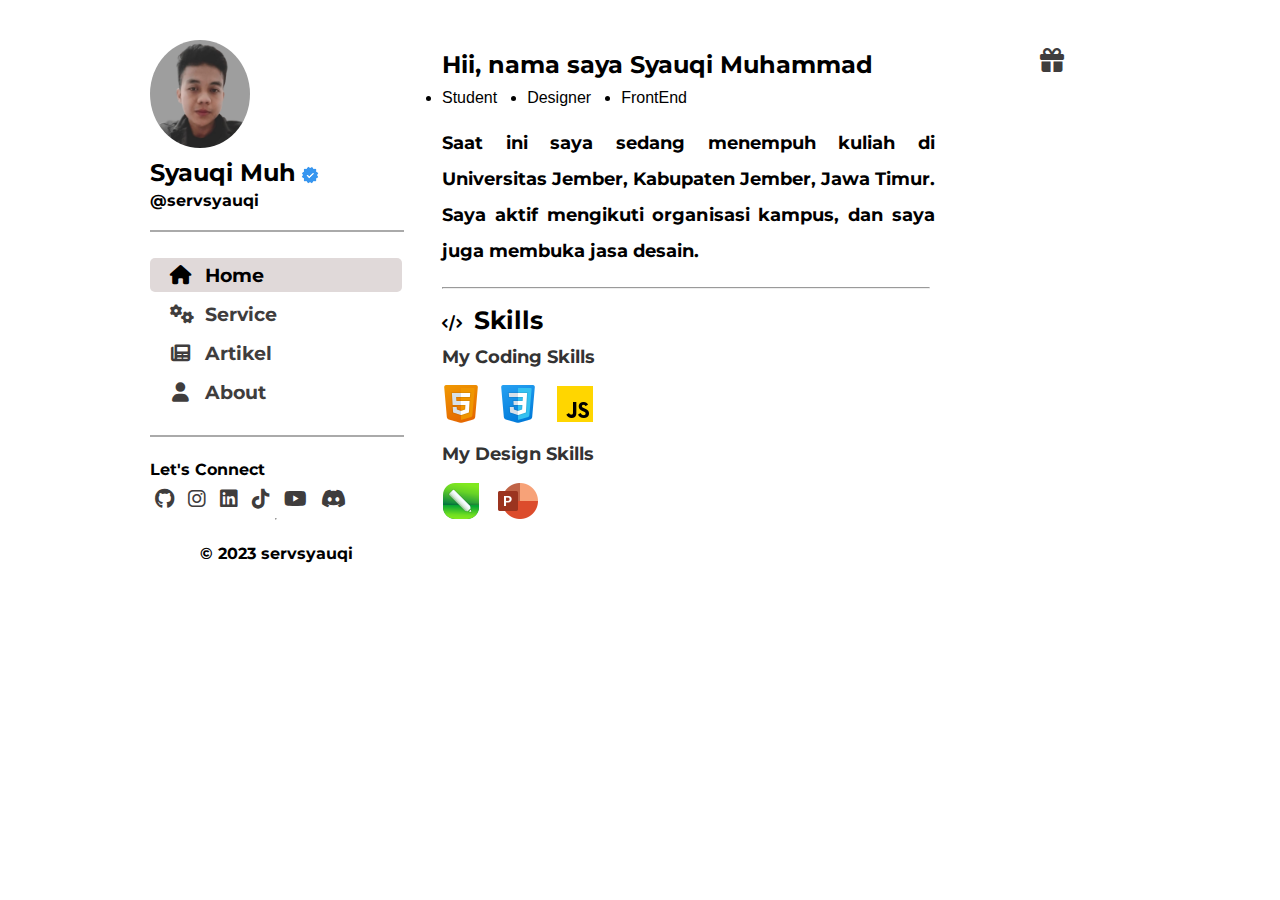
==== index.html @ 6cf78a01 "Add files via upload" ====
<!DOCTYPE html>
<html lang="en">
<head>
    <meta charset="UTF-8">
    <meta name="viewport" content="width=device-width, initial-scale=1.0">
    <title>Syauqi Muh | Website</title>
    <link rel="stylesheet" href="style.css">
    <link rel="stylesheet" href="https://cdnjs.cloudflare.com/ajax/libs/font-awesome/6.0.0-beta3/css/all.min.css">
    <link rel="preconnect" href="https://fonts.googleapis.com">
    <link rel="preconnect" href="https://fonts.gstatic.com" crossorigin>
    <link href="https://fonts.googleapis.com/css2?family=Montserrat:wght@200&display=swap" rel="stylesheet">

</head>
<body>
    <div class="container">
        <aside class="sidebar">
            <img id="my-image" src="foto.png" alt="Foto Anda">
            <h1 id="my-name"><a href="#home">Syauqi Muh<img src="Verif.png" alt="Verified Icon" class="verified-icon"></a></h1>
            <h2><a href="#service">@servsyauqi</a></h2>
            <hr class="separator">
            <div class="menu-icon" id="menu-icon">
                <div class="bar"></div>
                <div class="bar"></div>
                <div class="bar"></div>
            </div>
            <nav class="wrapper" id="menu-wrapper">
                <ul>
                    <li><a class="nyala" href="index.html"><i class="fas fa-home"></i>Home</a></li>
                    <li><a href="service.html"><i class="fas fa-cogs"></i>Service</a></li>
                    <li><a href="artikel.html"><i class="fas fa-newspaper"></i>Artikel</a></li>
                    <li><a href="about.html"><i class="fas fa-user"></i>About</a></li>
                </ul>
            </nav>
            <hr class="separator2">
            <h2 class="lets">Let's Connect</h1>
                <nav class="connect">
                    <a href="https://github.com/FindingNemoHappy" target="_blank" class="github-link"><i class="fab fa-github"></i><span class="icon-text">GitHub</span></a>
                    <a href="https://instagram.com/a_uqii?igshid=OGQ5ZDc2ODk2ZA==" target="_blank" class="github-link"><i class="fab fa-instagram"></i><span class="icon-text">Instagram</span></a>
                    <a href="https://www.linkedin.com/in/syauqi-muhammad-176994175" target="_blank" class="github-link"><i class="fab fa-linkedin"></i><span class="icon-text">Linkedin</span></a>
                    <a href="https://www.tiktok.com/@qiwiw23?_r=1&_d=e39c007153l6lm&sec_uid=MS4wLjABAAAAGQrMeaaXh5v8QA3mINKp1PpTEsdBLidkmRUAB5Vo3j_K0sEz8rqyNOpoPYwBTOX-&share_author_id=6820905907322651650&sharer_language=id&source=h5_t&u_code=dc5gh2hcide50a&timestamp=1695862433&user_id=6820905907322651650&sec_user_id=MS4wLjABAAAAGQrMeaaXh5v8QA3mINKp1PpTEsdBLidkmRUAB5Vo3j_K0sEz8rqyNOpoPYwBTOX-&utm_source=copy&utm_campaign=client_share&utm_medium=android&share_iid=7280988429714212614&share_link_id=01aa72a9-1409-41ef-bb28-b90f27202e31&share_app_id=1180&ugbiz_name=ACCOUNT&ug_btm=b8727%2Cb0229&social_share_type=5" target="_blank" class="github-link"><i class="fab fa-tiktok"></i><span class="icon-text">TikTok</span></a>
                    <a href="https://www.youtube.com/@syauqi231" target="_blank" class="github-link"><i class="fab fa-youtube"></i><span class="icon-text">Youtube</span></a>
                    <a href="https://discord.gg/cMddFRdh" target="_blank" class="github-link"><i class="fab fa-discord"></i><span class="icon-text">Dicsord</span></a>
                </nav>
            <hr class="separator3"> 
            <footer>
                <p>&copy; 2023 servsyauqi</p>
            </footer> 
        </aside>

        <main class="content">
            <section id="home">
                <div class="header">
                    <h2>Hii, nama saya Syauqi Muhammad</h2>
                    <div class="traktir">
                        <a href="/" target="_blank" class="github-link"><i class="fas fa-gift fa-2x text-danger"></i><span class="icon-text">Jajanin</span></a>
                    </div>
                </div>
                <nav class="dibawahhalo">
                    <li>Student</li>
                    <li>Designer</li>
                    <li>FrontEnd</li>
                </nav>
                <p class="isiteks">Saat ini saya sedang menempuh kuliah di Universitas Jember, Kabupaten Jember, Jawa Timur. Saya aktif mengikuti organisasi kampus, dan saya juga 
                    membuka jasa desain.</p>
                <hr class="separator4">
                <p class="subjudul"><i class="fa-solid fa-code" ></i>&nbsp;&nbsp;&nbsp;<strong>Skills</strong></p>
                <p class="subsubjudul">My Coding Skills</p>
                <nav class="codingskills">
                    <div class="icon-container" data-text="HTML">
                        <img src="html.png">
                    </div>
                    <div class="icon-container" data-text="CSS">
                        <img src="css.png">
                    </div>
                    <div class="icon-container" data-text="JavaScript">
                        <img src="js.png">
                    </div>
                </nav>
                <p class="subsubjudul">My Design Skills</p>
                <nav class="codingskills">
                    <div class="icon-container" data-text="CorelDraw">
                        <img src="cdr.png">
                    </div>
                    <div class="icon-container" data-text="PowerPoint">
                        <img src="ppt.png">
                    </div>
                </nav>


                <!-- Tambahkan konten halaman Home di sini -->
            </section>
        </main>
    </div>
<script src="script.js"></script>
<a href="#top" id="scroll-to-top" title="Kembali ke Atas">
    <i class="fas fa-arrow-up"></i>
</a>
</body>
</html>
---- style.css ----
/* Gaya untuk body */
body {
    font-family: 'Montserrat', sans-serif;
    margin: 0;
    padding: 0;
}

/* Gaya untuk container */
.container {
    display: flex;
    background-color: #fff; /* Latar belakang putih */
}

/* Gaya untuk sidebar (kiri) */
.sidebar {
    color: #000000;
    padding: 80px;
    padding-top: 40px;
    padding-left: 150px;
    min-width: 150px;
    display: flex;
    flex-direction: column;
    align-items: left;
    text-align: left;
    margin-right: -100px;
}

.sidebar h1 a,
.sidebar h2 a {
    text-decoration: none; /* Menghilangkan garis bawah */
    color: #000000; /* Mengganti warna teks (contoh: warna merah) */
}

.sidebar h1 {
    font-size: 1.5rem;
    font-weight: bold;
    margin-top: 10px;
    margin-bottom: -10px; /* Mengurangi margin bawah */
    font-weight: bolder;
}

.sidebar h2 {
    font-size: 16px;
    margin-bottom: 10px; /* Mengurangi margin bawah */
}

.verified-icon {
    width: 18px; /* Sesuaikan ukuran ikon */
    height: 18px;
    margin-left: 5px; /* Sesuaikan jarak antara ikon dan teks */
    vertical-align: middle; /* Untuk mengatur ikon secara vertikal tengah */
    /* Tambahan gaya CSS lainnya sesuai kebutuhan Anda */
}

.sidebar img {
    max-width: 100px;
    border-radius: 50%;
}

.separator {
    width: 100%;
    border: 1px solid #aaaaaa; /* Garis hitam */
    margin: 10px 0;
}


.separator2 {
    width: 100%;
    border: 1px solid #aaaaaa; /* Garis hitam */
    margin: 10px 0;
}


.wrapper ul {
    list-style-type: none;
    padding: 0;
}

.wrapper li {
    display: flex;
    align-items: center;
    margin-bottom: 5px;
}


.wrapper a {
    text-decoration: none;
    color: #3f3d3d;
    font-weight: bold;
    font-size: 1.2rem;
    padding: 5px 90px; /* Padding untuk tautan menu */
    width: 100%;
}


.wrapper a:hover {
    text-decoration: none;
    background-color: rgb(224, 217, 217);
    border-radius: 5px;
    transition: all .2s ease-in-out;
    color: #000000;
    transform: scale(1.1);
}

.nyala {
    background-color: rgb(224, 217, 217);
    border-radius: 5px;
    color: #000000 !important;
}

.nyala:hover {
    background-color: rgb(224, 217, 217);
    border-radius: 5px;
    color: #000000 !important;
    transform: scale(1)!important;
}

.connect a{
    color: #3f3d3d;
    margin-left: 5px;
    margin-right: 5px;
}

.connect a i {
    font-size: 20px; /* Ukuran awal ikon */
    transition: transform 0.2s ease-in-out; /* Efek transisi untuk perubahan ukuran */
}

.connect a:hover i {
    transform: scale(1.2); /* Ukuran ikon saat dihover */
    color: #000000;
}

.connect .github-link {
    position: relative;
}

.connect .github-link .icon-text {
    position: absolute;
    top: -40px;
    left: 50%;
    transform: translateX(-50%);
    background-color: #333;
    color: #fff;
    padding: 5px 10px;
    border-radius: 5px;
    opacity: 0;
    transition: opacity 0.4s ease-in-out;
}

.connect .github-link:hover .icon-text {
    opacity: 1;
}


.wrapper i {
    margin-left: -70px;
    margin-right: 15px; /* Menambahkan jarak antara ikon dan teks nama menu */
    width: 20px; /* Sesuaikan lebar ikon sesuai kebutuhan */
    text-align: center;
}


/* Gaya untuk content (kanan) */
.content {
    flex: 1;
    padding: 20px;
    margin-top: -30px;
    padding-left: -400px;
    margin-right: 140px;
    margin-left: -10px;
    padding-right: 150px;
    min-width: 100px;
}
.isiteks {
    text-align: justify;
    font-size: 18px;
    font-weight: bold;
    margin-right: 145px;
    line-height: 2;
}
.subsubjudul {
    text-align: justify;
    font-size: 18px;
    font-weight: bold;
    margin-right: 145px;
    line-height: 0.5;
    color: #333;
}

.fa-code p {
    color: #000;
}
.subjudul strong {
    color: rgb(0, 0, 0);
    font-size: 25px;
    font-weight: bold;
}

.separator4 {
    margin-right: 150px;
}

/* Gaya untuk bagian-bagian lainnya (home, service, artikel) */
section {
    padding: 40px;
}

/* Gaya untuk footer */
footer {
    color: #000000;
    font-size: 1rem;
    font-weight: bold;
    text-align: center;
    padding: -20px 0;
}

/* Gaya untuk isi*/
.dibawahhalo {
    display: flex;
    font-family:'Segoe UI', Tahoma, Geneva, Verdana, sans-serif;
    font-size: 1rem;
    flex-direction: row;
    align-items: center;
    margin-top: -10px; /* Menambahkan jarak atas */
}

.dibawahhalo li {
    margin-right: 30px; /* Menambahkan jarak horizontal antara "Name" dan "Haha" */
}

.header {
    position: relative; /* Memungkinkan posisi absolute pada .peta-container */
}

/* Gaya untuk peta */
.peta-container {
    position: absolute;
    top: 5rem; /* Atur posisi vertikal ke atas */
    right: 0; /* Atur posisi horizontal ke kanan */
}

.traktir a{
    position: absolute;
    color: #3f3d3d;
    top: -2px;
    right: 1rem;
}

.traktir a i {
    font-size: 24px; /* Ukuran awal ikon */
    transition: transform 0.2s ease-in-out; /* Efek transisi untuk perubahan ukuran */
}

.traktir a:hover i {
    transform: scale(1.2); /* Ukuran ikon saat dihover */
    color: #000000;
}

.traktir .github-link .icon-text {
    position: absolute;
    top: -40px;
    left: 50%;
    transform: translateX(-50%);
    background-color: #333;
    color: #fff;
    padding: 5px 10px;
    border-radius: 5px;
    opacity: 0;
    transition: opacity 0.4s ease-in-out;
}

.traktir .github-link:hover .icon-text {
    opacity: 1;
}

.menu-icon {
    display: none; /* Sembunyikan ikon di awal */
    cursor: pointer;
    position: absolute;
    top: 20px; /* Sesuaikan posisi vertikal */
    right: 20px; /* Sesuaikan posisi horizontal */
}
.bar {
    width: 30px;
    height: 3px;
    background-color: #000;
    margin: 6px 0;
}


/* Gaya untuk ikon coding */
.codingskills .icon-container {
    position: relative; /* Untuk posisi elemen teks di dalam ikon */
    display: inline-block;
    margin: 0; /* Sesuaikan margin sesuai kebutuhan Anda */
    margin-right: 10px;
    margin-left: -5px;
}

/* Gaya untuk teks yang muncul saat ikon dihover */
.codingskills .icon-container::after {
    content: attr(data-text); /* Ambil teks dari atribut data-text */
    position: absolute; /* Letakkan teks di atas ikon */
    bottom: 50px; /* Geser teks ke bawah ikon */
    left: 50%; /* Pusatkan teks horizontal ke ikon */
    transform: translateX(-50%); /* Pusatkan horizontal */
    font-size: 14px;
    color: #fffcfc;
    background-color: rgba(0, 0, 0, 0.8); /* Warna latar belakang dengan transparansi */
    padding: 5px 10px; /* Padding untuk teks */
    border-radius: 5px; /* Membuat sudut sudut bulat */
    opacity: 0; /* Mulai dengan teks tersembunyi */
    pointer-events: none; /* Tekan peristiwa mouse untuk elemen ini */
    transition: opacity 0.3s ease-in-out;
}

.codingskills .icon-container:hover::after {
    opacity: 1; /* Tampilkan teks ketika ikon dihover */
}

/* Gaya untuk ikon "ke atas" */
#scroll-to-top {
  display: none; /* Sembunyikan ikon saat halaman dimuat */
  position: fixed;
  bottom: 20px;
  right: 20px;
  background-color: #333;
  color: #ffffff;
  width: 40px;
  height: 40px;
  text-align: center;
  font-size: 24px;
  line-height: 40px;
  border-radius: 50%;
  cursor: pointer;
  transition: opacity 0.3s ease-in-out;
}

#scroll-to-top:hover {
  background-color: #555;
}

/* Gaya untuk ikon "ke atas" saat ditampilkan */
#scroll-to-top.active {
  display: block;
}

/* SERVICE.HTML */
#my-service-button {
    text-decoration: none;
    background-color: #727272;
    color: #FFFFFF;
    border: none;
    border-radius: 20px;
    padding: 10px 20px;
    font-size: 16px;
    cursor: pointer;
}

#my-service-button:hover {
    background-color: #0056b3;
}



/* Gaya untuk layar lebar */
@media screen and (min-width: 768px) {
    /* Atur gaya CSS untuk layar dengan lebar minimal 768px di sini */
    .container {
        flex-direction: row;
    }
    .sidebar {
        padding-left: 150px;
    }
    .content {
        margin-left: 0;
        padding-right: 20px;
    }
}

/* Gaya untuk layar lebih kecil */
@media screen and (max-width: 767px) {
    .separator4 {
        display: block;
        margin-right: 0;
    }
    .separator {
        display: none;
    }
    .separator3 {
        display: none;
    }
    
    .separator2 {
        display: none;
    }
    
    .connect {
        display: none;
    }
    .sidebar {
        color: #000000;
        padding: 20px;
        display: flex;
        flex-direction: row;
        align-items: left;
        text-align: left;
        margin-right: 0;
        background-color: white;
    }
    .sidebar p {
        display: none;
    }
    .sidebar h2 {
        display: none;
    }
    .sidebar h1 {
        font-size: 20px;
        margin-left: 20px;
        margin-top: 0px;
        margin-right: 20px;
        margin-bottom: 20px;
    }
    .sidebar img {
        max-width: 50px;
        height: 50px;
        border-radius: 50%;
    }
    .verified-icon {
        width: 50px; /* Tetapkan lebar gambar */
        transform: scale(0.4);
        margin-left: -9px;
        margin-bottom: 3px;
    }
    .wrapper {
        display: none;
    }
    .container {
        flex-direction: column;
    }
    .content {
        margin-left: 0;
        padding-right: 0;
    }
    .content p {
        text-align: justify;
        font-size: 18px;
        font-weight: bold;
        margin-right: 10px;
        line-height: 2;
    }
    .subsubjudul {
        font-size: 18px;
        color: #000;
    }
    .icon-text {
        display: none;
    }
    .menu-icon {
        display: block;
    }
    #home  {
        padding: 10px;
    }
    .content {
        margin-right: 0;
        border-top: 1px solid #aaaaaa; /* Tambahkan garis di atas konten */
        padding-top: 1px; /* Atur jarak antara garis dan isi konten */
    }
    /* Gaya untuk menu-wrapper ketika aktif */
    #menu-wrapper.active {
        position: absolute;
        top: 100px; /* Sesuaikan dengan posisi yang Anda inginkan */
        left: 0;
        background-color: #fff; /* Latar belakang putih */
        box-shadow: 0px 4px 6px rgba(0, 0, 0, 0.1); /* Efek bayangan */
        z-index: 1; /* Pastikan menu muncul di atas konten lainnya */
        padding: 10px;
        width: 95%; /* Lebar menu 100% */
        display: flex;
        flex-direction: column;
        align-items: left;
    }
  
  /* Gaya untuk foto dan nama ketika menu aktif */
    #my-image.active,
    #my-name.active {
        transition: margin-top 0.3s ease-in-out; /* Animasi perubahan posisi */
    }
    
    /* Gaya untuk konten saat menu aktif */
    #menu-wrapper.active + .content {
        margin-top: 100px; /* Sesuaikan dengan tinggi menu Anda */
    }
    
    /* Gaya untuk tombol menu saat aktif */
    #menu-icon.active .bar {
        background-color: transparent; /* Sembunyikan garis ikon menu */
    }
    
    #menu-icon.active .bar::before,
    #menu-icon.active .bar::after {
        transform: rotate(45deg); /* Tampilkan efek X pada ikon menu */
        top: 0;
    }
    .connect.active {
        display: flex;
        flex-direction: column;
        align-items: center;
        margin-top: 10px; /* Sesuaikan dengan jarak yang Anda inginkan */
        transition: none; /* Hapus transisi warna abu */
    }
    .connect {
        display: none;
        position: absolute;
        background-color: #fff;
        top: 100px; /* Sesuaikan dengan jarak yang Anda inginkan dari atas */
        left: 0;
        width: 95%;
        z-index: 1;
        padding: 10px;
        flex-direction: column;
        align-items: center;
      }
      
      
}
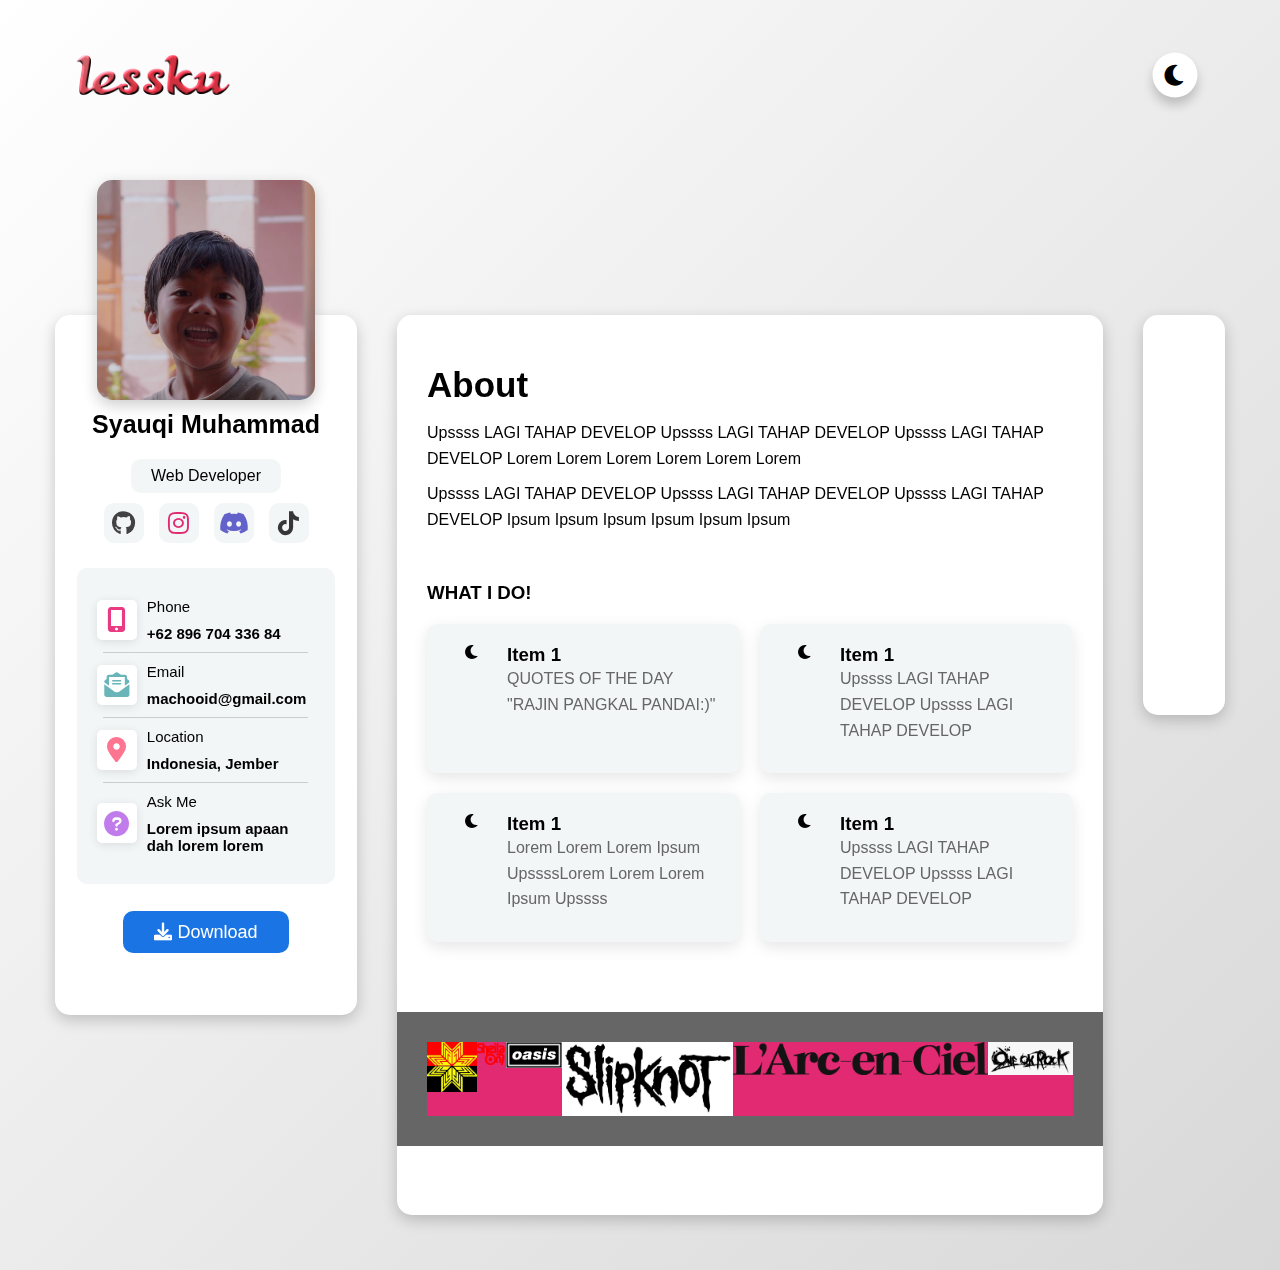
==== commit 3e0b2fa8: "Add files via upload" ====
--- a/index.html
+++ b/index.html
@@ -2,98 +2,155 @@
 <html lang="en">
 <head>
     <meta charset="UTF-8">
+    <link rel="stylesheet" href="/asset/style.css">
+    <link rel="stylesheet" href="https://cdnjs.cloudflare.com/ajax/libs/font-awesome/6.0.0-beta3/css/all.min.css">
+    <title>Document</title>
     <meta name="viewport" content="width=device-width, initial-scale=1.0">
-    <title>Syauqi Muh | Website</title>
-    <link rel="stylesheet" href="style.css">
-    <link rel="stylesheet" href="https://cdnjs.cloudflare.com/ajax/libs/font-awesome/6.0.0-beta3/css/all.min.css">
-    <link rel="preconnect" href="https://fonts.googleapis.com">
-    <link rel="preconnect" href="https://fonts.gstatic.com" crossorigin>
-    <link href="https://fonts.googleapis.com/css2?family=Montserrat:wght@200&display=swap" rel="stylesheet">
-
 </head>
 <body>
-    <div class="container">
-        <aside class="sidebar">
-            <img id="my-image" src="foto.png" alt="Foto Anda">
-            <h1 id="my-name"><a href="#home">Syauqi Muh<img src="Verif.png" alt="Verified Icon" class="verified-icon"></a></h1>
-            <h2><a href="#service">@servsyauqi</a></h2>
-            <hr class="separator">
-            <div class="menu-icon" id="menu-icon">
-                <div class="bar"></div>
-                <div class="bar"></div>
-                <div class="bar"></div>
-            </div>
-            <nav class="wrapper" id="menu-wrapper">
-                <ul>
-                    <li><a class="nyala" href="index.html"><i class="fas fa-home"></i>Home</a></li>
-                    <li><a href="service.html"><i class="fas fa-cogs"></i>Service</a></li>
-                    <li><a href="artikel.html"><i class="fas fa-newspaper"></i>Artikel</a></li>
-                    <li><a href="about.html"><i class="fas fa-user"></i>About</a></li>
-                </ul>
-            </nav>
-            <hr class="separator2">
-            <h2 class="lets">Let's Connect</h1>
-                <nav class="connect">
-                    <a href="https://github.com/FindingNemoHappy" target="_blank" class="github-link"><i class="fab fa-github"></i><span class="icon-text">GitHub</span></a>
-                    <a href="https://instagram.com/a_uqii?igshid=OGQ5ZDc2ODk2ZA==" target="_blank" class="github-link"><i class="fab fa-instagram"></i><span class="icon-text">Instagram</span></a>
-                    <a href="https://www.linkedin.com/in/syauqi-muhammad-176994175" target="_blank" class="github-link"><i class="fab fa-linkedin"></i><span class="icon-text">Linkedin</span></a>
-                    <a href="https://www.tiktok.com/@qiwiw23?_r=1&_d=e39c007153l6lm&sec_uid=MS4wLjABAAAAGQrMeaaXh5v8QA3mINKp1PpTEsdBLidkmRUAB5Vo3j_K0sEz8rqyNOpoPYwBTOX-&share_author_id=6820905907322651650&sharer_language=id&source=h5_t&u_code=dc5gh2hcide50a&timestamp=1695862433&user_id=6820905907322651650&sec_user_id=MS4wLjABAAAAGQrMeaaXh5v8QA3mINKp1PpTEsdBLidkmRUAB5Vo3j_K0sEz8rqyNOpoPYwBTOX-&utm_source=copy&utm_campaign=client_share&utm_medium=android&share_iid=7280988429714212614&share_link_id=01aa72a9-1409-41ef-bb28-b90f27202e31&share_app_id=1180&ugbiz_name=ACCOUNT&ug_btm=b8727%2Cb0229&social_share_type=5" target="_blank" class="github-link"><i class="fab fa-tiktok"></i><span class="icon-text">TikTok</span></a>
-                    <a href="https://www.youtube.com/@syauqi231" target="_blank" class="github-link"><i class="fab fa-youtube"></i><span class="icon-text">Youtube</span></a>
-                    <a href="https://discord.gg/cMddFRdh" target="_blank" class="github-link"><i class="fab fa-discord"></i><span class="icon-text">Dicsord</span></a>
-                </nav>
-            <hr class="separator3"> 
-            <footer>
-                <p>&copy; 2023 servsyauqi</p>
-            </footer> 
-        </aside>
-
-        <main class="content">
-            <section id="home">
-                <div class="header">
-                    <h2>Hii, nama saya Syauqi Muhammad</h2>
-                    <div class="traktir">
-                        <a href="/" target="_blank" class="github-link"><i class="fas fa-gift fa-2x text-danger"></i><span class="icon-text">Jajanin</span></a>
+    <header class="header-wrap">
+        <div class="item-header">
+            <img src="/asset/foto/lessku.png" alt="">
+            <i class="fas fa-moon"></i>
+        </div>
+    </header>
+    <div class="wrapper">
+            <div class="container">
+                <div class="atas">
+                    <img class="mypc" src="/asset/foto/my.jpg" alt="Cakep">
+                    <!-- ini adalagi nih, julukan misal coderdsy -->
+                    <h1>Syauqi Muhammad</h1>
+                    <p>Web Developer</p>
+                    <ul class="connect">
+                        <li class="gt"><a href="http://www.github.com"><i class="fab fa-github"></i></a></li>
+                        <li class="ig"><a href="http://www.instagram.com"><i class="fab fa-instagram"></i></a></li>
+                        <li class="dc"><a href="http://www.discord.com"><i class="fab fa-discord"></i></a></li>
+                        <li class="tt"><a href="http://www.tiktok.com"><i class="fab fa-tiktok"></i></a></li>
+                    </ul>
+                    <div class="info">
+                        <!-- <ul class="info-ul">
+                            <li class="ph">Phone</li>
+                            <hr>
+                            <li class="ad">Address</li>
+                            <hr>
+                            <li class="em">Email</li>
+                            <hr>
+                            <li class="st">Status</li>
+                            <hr>
+                        </ul> -->
+                        <div class="info-item">
+                            <div class="item-icon">
+                                <i class="fas fa-mobile-alt"></i>
+                            </div>
+                            <div class="item-text">
+                                <span>Phone</span>
+                                <p>+62 896 704 336 84</p>
+                            </div>
+                        </div>
+                        <hr>
+                        <div class="info-item">
+                            <div class="item-icon">
+                                <i class="fas fa-envelope-open-text" style="color: #6AB5B9;"></i>
+                            </div>
+                            <div class="item-text">
+                                <span>Email</span>
+                                <p>machooid@gmail.com</p>
+                            </div>
+                        </div>
+                        <hr>
+                        <div class="info-item">
+                            <div class="item-icon">
+                                <i class="fas fa-map-marker-alt" style="color: #FD7590;"></i>
+                            </div>
+                            <div class="item-text">
+                                <span>Location</span>
+                                <p>Indonesia, Jember</p>
+                            </div>
+                        </div>
+                        <hr>
+                        <div class="info-item">
+                            <div class="item-icon">
+                                <i class="fas fa-circle-question" style="color: #C17CEB;"></i>
+                            </div>
+                            <div class="item-text">
+                                <span>Ask Me</span>
+                                <p>Lorem ipsum apaan dah lorem lorem</p>
+                            </div>
+                        </div>
+                    </div>
+                    <div class="but">
+                        <a href="">
+                            <span>
+                                <i class="fas fa-download"></i>
+                            </span>
+                            Download
+                        </a>
                     </div>
                 </div>
-                <nav class="dibawahhalo">
-                    <li>Student</li>
-                    <li>Designer</li>
-                    <li>FrontEnd</li>
-                </nav>
-                <p class="isiteks">Saat ini saya sedang menempuh kuliah di Universitas Jember, Kabupaten Jember, Jawa Timur. Saya aktif mengikuti organisasi kampus, dan saya juga 
-                    membuka jasa desain.</p>
-                <hr class="separator4">
-                <p class="subjudul"><i class="fa-solid fa-code" ></i>&nbsp;&nbsp;&nbsp;<strong>Skills</strong></p>
-                <p class="subsubjudul">My Coding Skills</p>
-                <nav class="codingskills">
-                    <div class="icon-container" data-text="HTML">
-                        <img src="html.png">
+            </div>
+            <div class="main container">
+                <div class="bag-atas"> <!--Ini untuk pembungkus bagian atas, saya ingin agar lebarnya ikut dengan main container, tetapi tinggi nya bisa diatur, karena ada bag-tengah dan bag-bawah-->
+                    <div class="atas-content"> <!--Ini untuk isi konten bagian atas-->
+                        <h2>About</h2>
+                        <p>Upssss LAGI TAHAP DEVELOP Upssss LAGI TAHAP DEVELOP Upssss LAGI TAHAP DEVELOP Lorem Lorem Lorem Lorem Lorem Lorem</p>
+                        <p>Upssss LAGI TAHAP DEVELOP Upssss LAGI TAHAP DEVELOP Upssss LAGI TAHAP DEVELOP Ipsum Ipsum Ipsum Ipsum Ipsum Ipsum</p>
                     </div>
-                    <div class="icon-container" data-text="CSS">
-                        <img src="css.png">
+                </div>
+                <div class="bag-tengah">
+                    <div class="tengah-content">
+                        <h3>WHAT I DO!</h3>
+                        <div class="list-tengah-content">
+                            <div class="item">
+                                <i class="fas fa-moon"></i>
+                                <div class="text-content">
+                                    <h3>Item 1</h3>
+                                    <p>QUOTES OF THE DAY "RAJIN PANGKAL PANDAI:)"</p>
+                                </div>  
+                            </div>
+                            <div class="item">
+                                <i class="fas fa-moon"></i>
+                                <div class="text-content">
+                                    <h3>Item 1</h3>
+                                    <p>Upssss LAGI TAHAP DEVELOP Upssss LAGI TAHAP DEVELOP</p>
+                                </div>  
+                            </div>
+                            <div class="item">
+                                <i class="fas fa-moon"></i>
+                                <div class="text-content">
+                                    <h3>Item 1</h3>
+                                    <p>Lorem Lorem Lorem Ipsum UpssssLorem Lorem Lorem Ipsum Upssss</p>
+                                </div>  
+                            </div>
+                            <div class="item">
+                                <i class="fas fa-moon"></i>
+                                <div class="text-content">
+                                    <h3>Item 1</h3>
+                                    <p>Upssss LAGI TAHAP DEVELOP Upssss LAGI TAHAP DEVELOP</p>
+                                </div>  
+                            </div>
+                        </div>
+
                     </div>
-                    <div class="icon-container" data-text="JavaScript">
-                        <img src="js.png">
+
+                </div>
+                <div class="bag-bawah">
+                    <div class="bawah-content">
+                        <div class="slider">
+                            <div class="slider-track">
+                                <div class="bawah-item"><img src="/asset/foto/dewa19.jpg" alt="Image 1"></div>
+                                <div class="bawah-item"><img src="/asset/foto/sheilaon7.png" alt="Image 2"></div>
+                                <div class="bawah-item"><img src="/asset/foto/oasis.jpg" alt="Image 3"></div>
+                                <div class="bawah-item"><img src="/asset/foto/slipknot.jpg" alt="Image 4"></div>
+                                <div class="bawah-item"><img src="/asset/foto/larc.png" alt="Image 5"></div>
+                                <div class="bawah-item"><img src="/asset/foto/onr.png" alt="Image 6"></div>
+                            </div>
+                        </div>
                     </div>
-                </nav>
-                <p class="subsubjudul">My Design Skills</p>
-                <nav class="codingskills">
-                    <div class="icon-container" data-text="CorelDraw">
-                        <img src="cdr.png">
-                    </div>
-                    <div class="icon-container" data-text="PowerPoint">
-                        <img src="ppt.png">
-                    </div>
-                </nav>
+                </div>
+            </div>
+            <div class="menu container"></div>
+    </div>
+</body>
+<script src="/asset/main.js"></script>
+</html>
 
-
-                <!-- Tambahkan konten halaman Home di sini -->
-            </section>
-        </main>
-    </div>
-<script src="script.js"></script>
-<a href="#top" id="scroll-to-top" title="Kembali ke Atas">
-    <i class="fas fa-arrow-up"></i>
-</a>
-</body>
-</html>
--- a/asset/style.css
+++ b/asset/style.css
@@ -0,0 +1,546 @@
+* {
+    margin: 0;
+    padding: 0;
+    box-sizing: border-box;
+    font-family: 'Poppins', sans-serif;
+}
+
+body {
+    display: flex;
+    flex-direction: column;
+    align-items: center;
+    background: linear-gradient(135deg, #ffffff, #d8d8d8);
+    padding: 25px;
+}
+
+.header-wrap {
+    width: 100%;
+    /* background-color: #e12a72; */
+    padding: 20px;
+    text-align: center;
+    margin-bottom: 160px;
+}
+
+.item-header {
+    display: flex;
+    align-items: center;
+}
+
+.item-header img {
+    margin-right: 10px;
+    margin-left: 15px; 
+    transform: scale(0.9);
+}
+
+.item-header i {
+    margin-left: auto;
+    transform: scale(1.5);
+    margin-right: 45px; 
+    background: #ffffff;
+    box-shadow: 0 5px 7px rgba(0, 0, 0, 0.2);
+    width: 30px; 
+    height: 30px; 
+    border-radius: 50%; 
+    display: flex;
+    justify-content: center;
+    align-items: center;
+}
+
+.item-header i:hover{
+    cursor: pointer;
+    background: #0a58ca;
+    color: white;
+    transition: all 1s ease;
+}
+
+.wrapper {
+    display: flex;
+    flex-wrap: wrap;
+    gap: 40px;
+    width: 100%;
+    justify-content: center;
+    padding: 30px;
+}
+
+.container, .menu.container {
+    padding: 15px;
+    border-radius: 15px;
+    box-shadow: 0 5px 15px rgba(0, 0, 0, 0.2);
+    background: white;
+}
+
+.container {
+    /* background-color: #e12a72; */
+    flex: 1 1 300px;
+    height: 700px;
+    position: sticky;
+    top: 150px;
+}
+
+.main.container {
+    /* background-color: #6AB5B9; */
+    flex: 2 1 60%;
+    height: 900px;
+    display: flex;
+    flex-direction: column;
+    gap: 20px; /* Add space between sections */
+    padding: 0;
+}
+
+.menu.container {
+    /* background-color: #FD7590; */
+    flex: 1 1 80px; /* Lebar dasar lebih kecil */
+    height: 400px;
+    position: sticky;
+    top: 10px;
+}
+
+
+@media (max-width: 768px) {
+    .container, .main.container, .menu.container {
+        flex: 1 1 100%;
+    }
+}
+
+/* Other styles remain unchanged */
+.atas {
+    text-align: center;
+}
+
+.atas h1 {
+    margin-top: 10px;
+    margin-bottom: 20px;
+    font-size: 25px;
+}
+
+.atas p {
+    background: #f3f6f6;
+    margin: 10px auto;
+    padding: 8px;
+    width: 150px;
+    border-radius: 10px;
+}
+
+.mypc {
+    display: block;
+    margin: 0 auto;
+    width: 80%;
+    margin-top: -150px;
+    border-radius: 15px;
+    box-shadow: 0 5px 15px rgba(0, 0, 0, 0.2);
+}
+
+.connect {
+    display: flex;
+    justify-content: center;
+    margin: 0 auto;
+    list-style: none;
+    gap: 15px;
+}
+
+.connect a {
+    text-decoration: none;
+    color: inherit;
+}
+
+.connect a i {
+    border-radius: 10px;
+    margin: 5px;
+    font-size: 24px;
+    display: flex;
+    justify-content: center;
+    align-items: center;
+    width: 30px;
+    height: 30px;
+}
+
+.ig {
+    color: #e12a72;
+    background: #f3f6f6;
+    border-radius: 10px;
+}
+
+.gt {
+    color: rgb(66, 66, 66);
+    background: #f3f6f6;
+    border-radius: 10px;
+}
+
+.dc {
+    color: rgb(98, 98, 202);
+    background: #f3f6f6;
+    border-radius: 10px;
+}
+
+.tt {
+    color: rgb(54, 54, 54);
+    background: #f3f6f6;
+    border-radius: 10px;
+}
+
+.ig:hover, .gt:hover, .dc:hover, .tt:hover {
+    cursor: pointer;
+    color: #ffffff;
+    background: #0a58ca;
+    transition: all 1s ease;
+}
+
+.info {
+    margin-top: 25px;
+    margin-left: auto; /* Tambahkan ini */
+    margin-right: auto; /* Tambahkan ini */
+    padding: 15px 15px;
+    text-align: left;
+    background: #f3f6f6;
+    border-radius: 10px;
+    width: 95%;
+    max-width: 800px;
+}
+
+
+.info-item {
+    display: flex;
+    align-items: center;
+    width: 100%;
+    padding: 5px;
+}
+
+.item-icon i {
+    font-size: 25px;
+    color: #E93B81;
+    background: #ffffff;
+    width: 40px;
+    height: 40px;
+    display: flex;
+    border-radius: 5px;
+    align-items: center;
+    justify-content: center;
+    box-shadow: 0 2px 10px rgba(0, 0, 0, 0.1);
+}
+
+.info .item-text {
+    display: block;
+    font-size: 15px;
+    padding: 10px;
+}
+
+.item-text span {
+    font-weight: lighter;
+    margin-top: 20px;
+}
+
+.item-text p {
+    margin: 0;
+    font-weight: 600;
+    margin-top: 10px;
+    padding: 0;
+}
+
+.info hr {
+    width: 205px;
+    margin: -5px auto;
+    border: none;
+    border-top: 1px solid #ccc;
+}
+
+.item-icon i:hover {
+    font-size: 25px;
+    color: #ffffff !important;
+    background: #0a58ca;
+    transition: all 1s ease;
+}
+
+.but {
+    display: block;
+    padding-top: 35px;
+}
+
+.but a span {
+    display: inline-block;
+}
+
+.but a {
+    font-size: 18px;
+    font-weight: 500;
+    text-transform: capitalize;
+    color: #fff;
+    background-color: #1b74e4;
+    line-height: 27px;
+    padding: 10px 30px;
+    border-radius: 10px;
+    border: 1px solid transparent;
+    text-decoration: none;
+}
+
+.but a:hover {
+    background-color: #1558a5;
+    border-color: #1558a5;
+}
+
+.bag-atas, .bag-tengah, .bag-bawah {
+    padding: 30px;
+    /* background: rgb(214, 97, 97); */
+    width: 100%;
+}
+
+.bag-atas {
+    padding-top: 50px;
+    padding-bottom: 20px;
+}
+
+.bag-tengah {
+    padding-top: 0;
+    /* background: #e7b204; */
+
+}
+
+.bag-tengah h3{
+    text-align: left;
+}
+
+.atas-content h2, .bag-tengah h2, .bag-bawah h2 {
+    margin-bottom: 15px;
+    font-size: 35px;
+}
+
+.atas-content p, .bag-tengah p, .bag-bawah p {
+    margin-bottom: 10px;
+    line-height: 1.6; /* Space Line kalo diword */
+}
+
+.bag-tengah .tengah-content {
+    text-align: center;
+}
+
+.list-tengah-content {
+    display: grid;
+    grid-template-columns: repeat(2, 1fr);
+    gap: 20px;
+    margin-top: 20px;
+}
+
+.list-tengah-content .item {
+    display: grid;
+    grid-template-columns: 50px 1fr; /* Lebar kiri untuk ikon, kanan untuk teks */
+    background: #f3f6f6;
+    padding: 20px;
+    border-radius: 10px;
+    box-shadow: 0 5px 15px rgba(0, 0, 0, 0.1);
+}
+
+.list-tengah-content .item .icon {
+    display: flex;
+    justify-content: center;
+    align-items: flex-start;
+    height: 100%;
+}
+
+.list-tengah-content .item .icon i {
+    font-size: 30px;
+    color: #1b74e4;
+}
+
+.list-tengah-content .text-content {
+    margin-left: 10px;
+}
+
+.list-tengah-content .text-content h2 {
+    margin-bottom: 10px;
+    font-size: 20px;
+}
+
+.list-tengah-content .text-content p {
+    font-size: 16px;
+    color: #666;
+    text-align: left;
+}
+
+.bag-bawah {
+    margin-top: 20px;
+    background: #666;
+}
+
+.bawah-content {
+    background: #e12a72;
+    overflow: hidden;
+    position: relative;
+}
+
+.slider {
+    display: flex;
+    align-items: center;
+    overflow: hidden;
+}
+
+.slider-track {
+    display: flex;
+    transition: transform 0.5s ease-in-out;
+}
+
+.bawah-item {
+    /* min-width: 100%; */
+    box-sizing: border-box;
+}
+
+.bawah-item img {
+    height: 100px 200px;
+    width: 100%;
+    display: block;
+    object-fit: cover; /* Mengatur gambar agar tetap proporsional */
+}
+
+/* media query untuk hp */
+/* media query untuk hp */
+
+@media (max-width: 480px) {
+    /* Header wrap */
+   .header-wrap {
+      padding: 10px;
+      margin-bottom: 80px;
+    }
+  
+    /* Item header */
+   .item-header {
+      flex-direction: column;
+      align-items: center;
+    }
+  
+   .item-header img {
+      margin: 10px auto;
+    }
+  
+   .item-header i {
+      margin: 10px auto;
+    }
+  
+    /* Wrapper */
+   .wrapper {
+      flex-direction: column;
+      gap: 20px;
+    }
+  
+    .container{
+        position: relative;
+    }
+    /* Container */
+   .container,.main.container,.menu.container {
+      flex: 1 1 100%;
+      height: auto;
+      padding: 10px;
+    }
+  
+   .main.container {
+      gap: 10px;
+    }
+  
+    /* Atas */
+   .atas {
+      text-align: center;
+    }
+  
+   .atas h1 {
+      font-size: 20px;
+    }
+  
+   .atas p {
+      width: 100%;
+      padding: 5px;
+    }
+  
+    /* Mypc */
+   .mypc {
+      width: 100%;
+      margin-top: -50px;
+    }
+  
+    /* Connect */
+   .connect {
+      flex-direction: column;
+      gap: 10px;
+    }
+  
+   .connect a i {
+      font-size: 20px;
+    }
+  
+    /* Info */
+   .info {
+      margin-top: 10px;
+      padding: 10px;
+    }
+  
+   .info-item {
+      flex-direction: column;
+      gap: 10px;
+    }
+  
+   .item-icon i {
+      font-size: 20px;
+    }
+  
+   .item-text {
+      font-size: 14px;
+    }
+  
+    /* But */
+   .but {
+      padding-top: 20px;
+    }
+  
+   .but a {
+      font-size: 16px;
+      padding: 5px 20px;
+    }
+  
+    /* Bag atas, tengah, bawah */
+   .bag-atas,.bag-tengah,.bag-bawah {
+      padding: 20px;
+    }
+  
+   .bag-tengah h3 {
+      text-align: center;
+    }
+  
+   .atas-content h2,.bag-tengah h2,.bag-bawah h2 {
+      font-size: 25px;
+    }
+  
+   .atas-content p,.bag-tengah p,.bag-bawah p {
+      font-size: 14px;
+    }
+  
+    /* List tengah content */
+   .list-tengah-content {
+      grid-template-columns: 1fr;
+    }
+  
+   .list-tengah-content.item {
+      grid-template-columns: 30px 1fr;
+    }
+  
+   .list-tengah-content.icon i {
+      font-size: 20px;
+    }
+  
+    /* Bawah content */
+   .bawah-content {
+      background: #e12a72;
+    }
+  
+   .slider {
+      flex-direction: column;
+    }
+  
+   .slider-track {
+      flex-direction: column;
+    }
+  
+   .bawah-item {
+      min-width: 100%;
+    }
+  
+   .bawah-item img {
+      height: 150px;
+      width: 100%;
+    }
+  }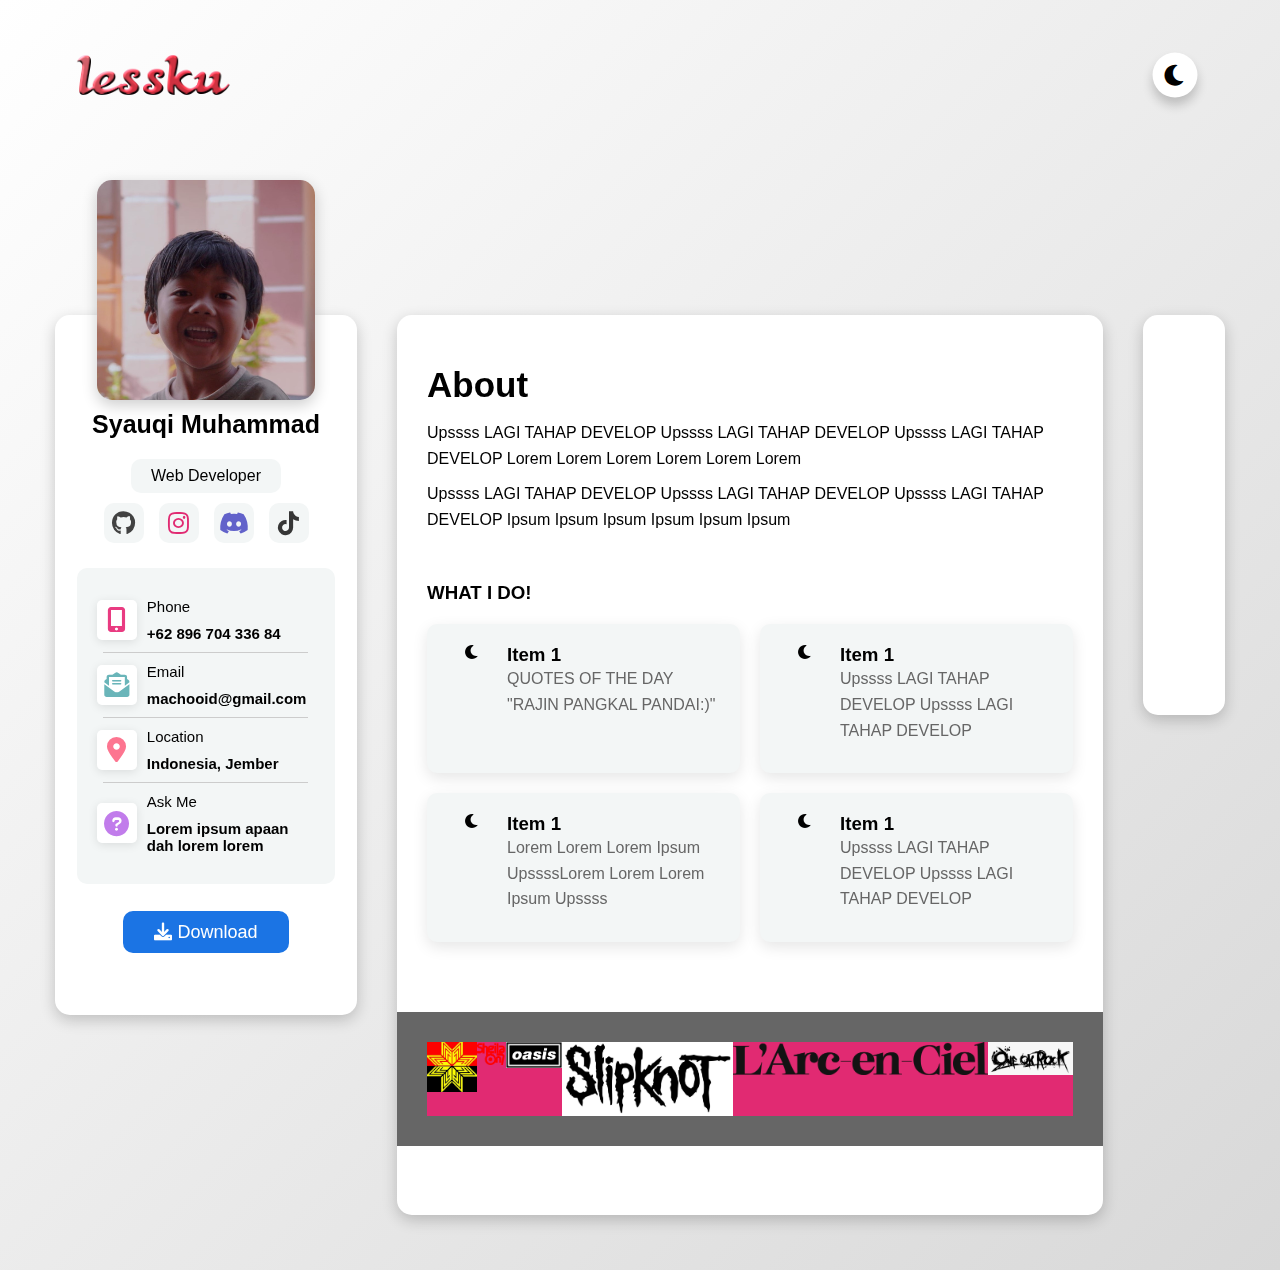
==== commit 065a2853: "Update index.html" ====
--- a/index.html
+++ b/index.html
@@ -2,7 +2,7 @@
 <html lang="en">
 <head>
     <meta charset="UTF-8">
-    <link rel="stylesheet" href="/asset/style.css">
+    <link rel="stylesheet" href="asset/style.css">
     <link rel="stylesheet" href="https://cdnjs.cloudflare.com/ajax/libs/font-awesome/6.0.0-beta3/css/all.min.css">
     <title>Document</title>
     <meta name="viewport" content="width=device-width, initial-scale=1.0">
@@ -10,14 +10,14 @@
 <body>
     <header class="header-wrap">
         <div class="item-header">
-            <img src="/asset/foto/lessku.png" alt="">
+            <img src="asset/foto/lessku.png" alt="">
             <i class="fas fa-moon"></i>
         </div>
     </header>
     <div class="wrapper">
             <div class="container">
                 <div class="atas">
-                    <img class="mypc" src="/asset/foto/my.jpg" alt="Cakep">
+                    <img class="mypc" src="asset/foto/my.jpg" alt="Cakep">
                     <!-- ini adalagi nih, julukan misal coderdsy -->
                     <h1>Syauqi Muhammad</h1>
                     <p>Web Developer</p>
@@ -137,12 +137,12 @@
                     <div class="bawah-content">
                         <div class="slider">
                             <div class="slider-track">
-                                <div class="bawah-item"><img src="/asset/foto/dewa19.jpg" alt="Image 1"></div>
-                                <div class="bawah-item"><img src="/asset/foto/sheilaon7.png" alt="Image 2"></div>
-                                <div class="bawah-item"><img src="/asset/foto/oasis.jpg" alt="Image 3"></div>
-                                <div class="bawah-item"><img src="/asset/foto/slipknot.jpg" alt="Image 4"></div>
-                                <div class="bawah-item"><img src="/asset/foto/larc.png" alt="Image 5"></div>
-                                <div class="bawah-item"><img src="/asset/foto/onr.png" alt="Image 6"></div>
+                                <div class="bawah-item"><img src="asset/foto/dewa19.jpg" alt="Image 1"></div>
+                                <div class="bawah-item"><img src="asset/foto/sheilaon7.png" alt="Image 2"></div>
+                                <div class="bawah-item"><img src="asset/foto/oasis.jpg" alt="Image 3"></div>
+                                <div class="bawah-item"><img src="asset/foto/slipknot.jpg" alt="Image 4"></div>
+                                <div class="bawah-item"><img src="asset/foto/larc.png" alt="Image 5"></div>
+                                <div class="bawah-item"><img src="asset/foto/onr.png" alt="Image 6"></div>
                             </div>
                         </div>
                     </div>
@@ -151,6 +151,6 @@
             <div class="menu container"></div>
     </div>
 </body>
-<script src="/asset/main.js"></script>
+<script src="asset/main.js"></script>
 </html>
 
